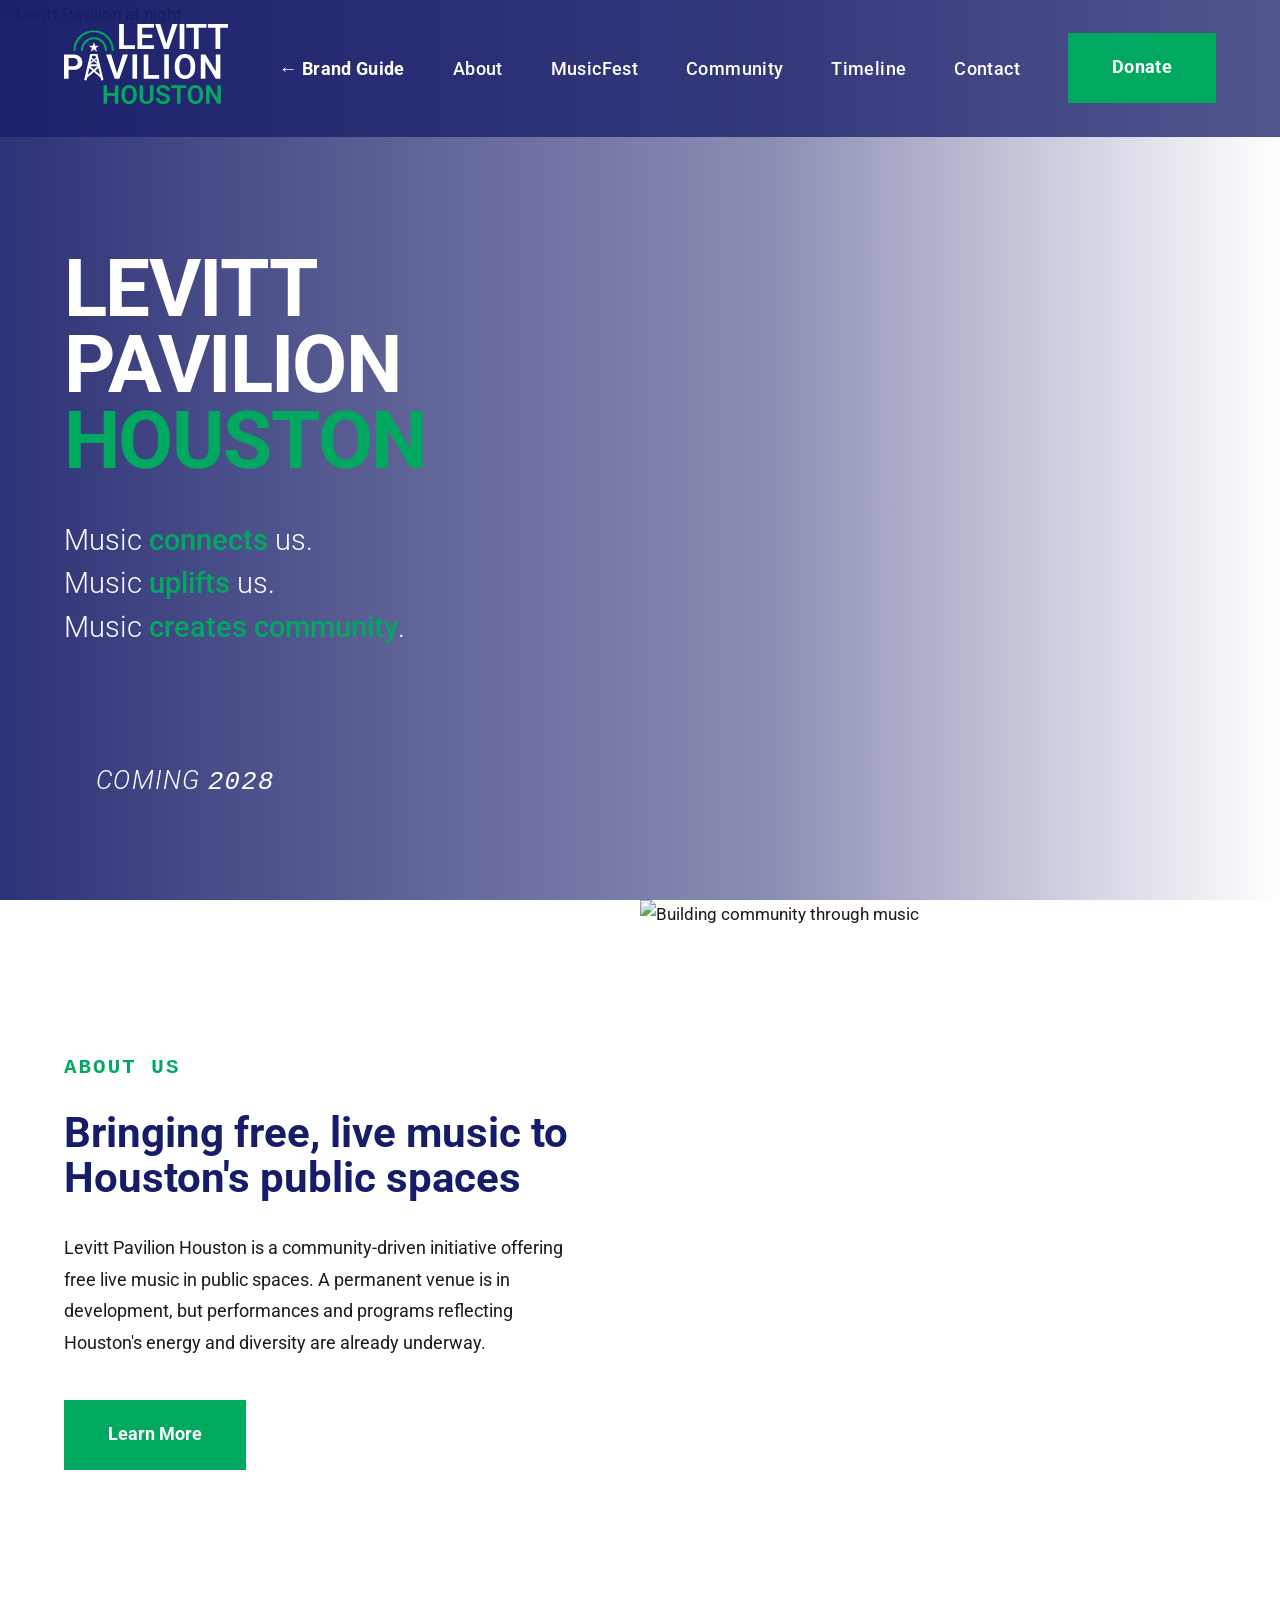
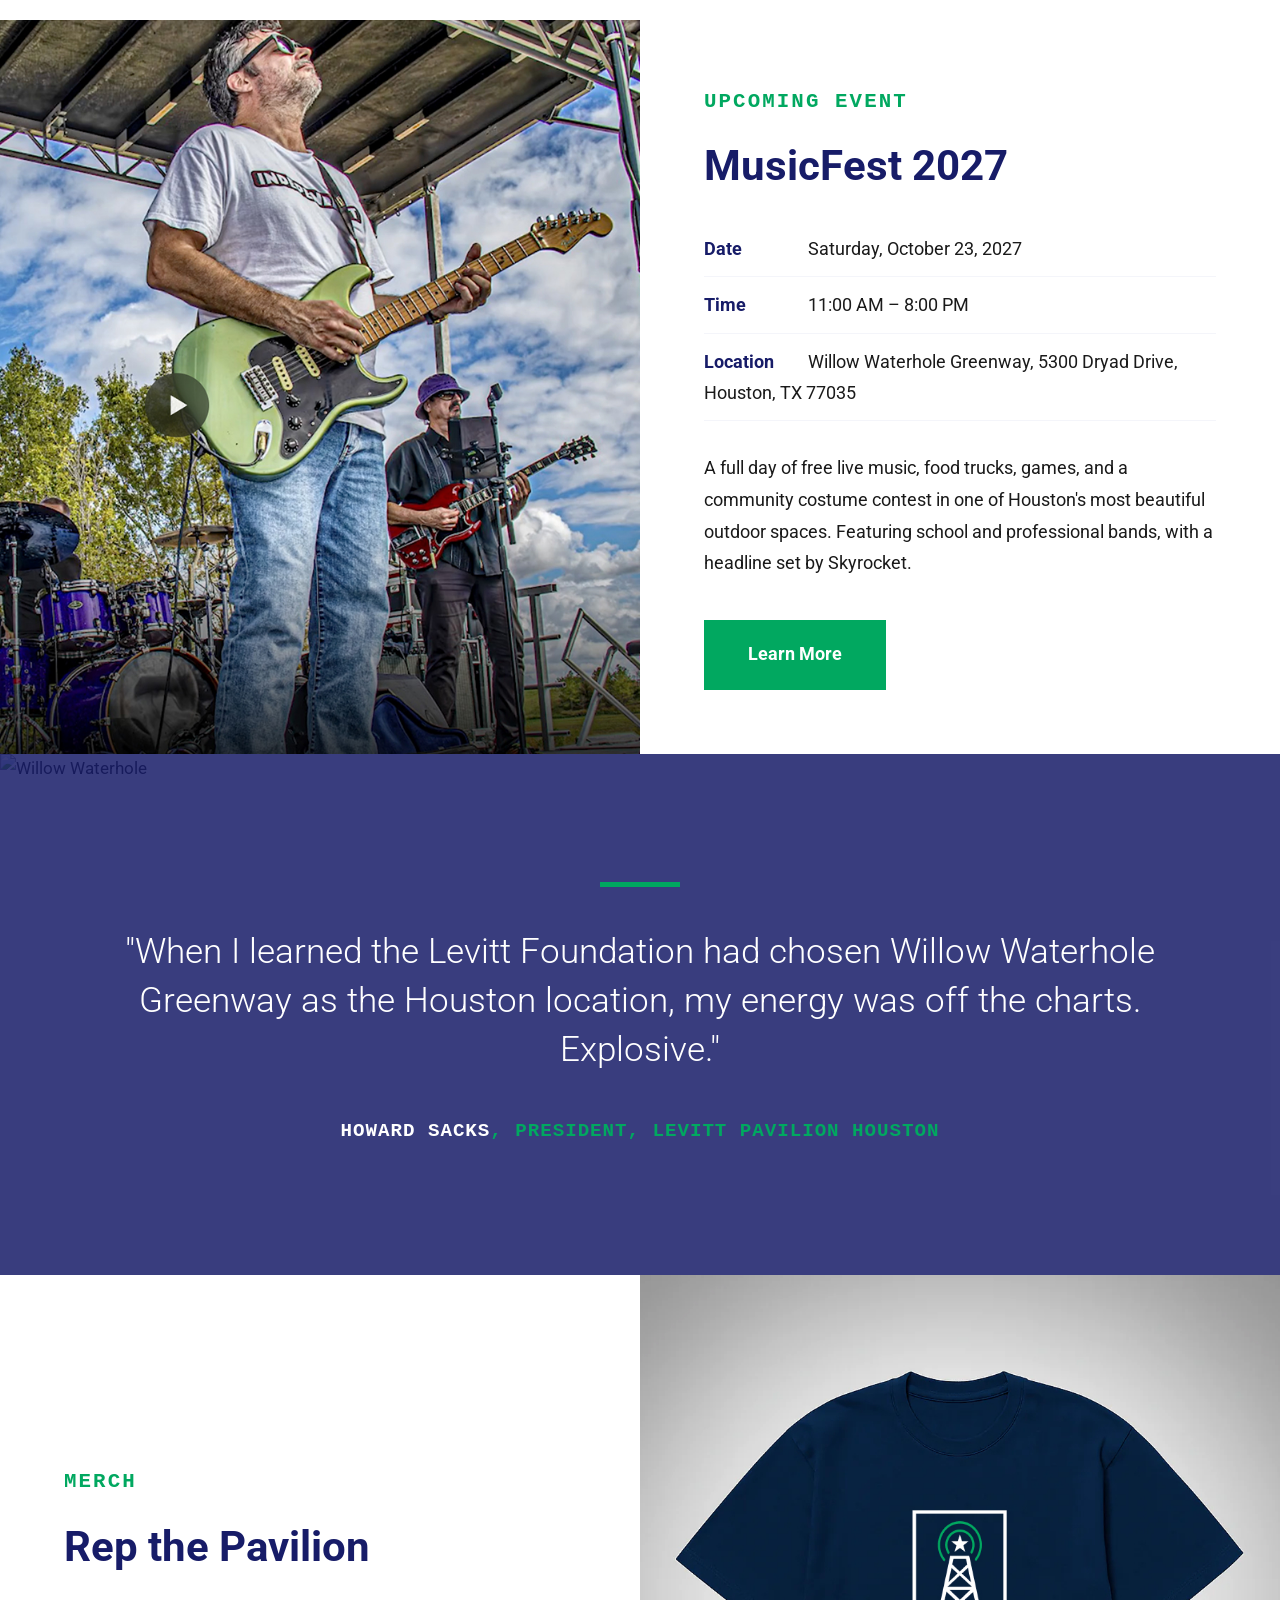
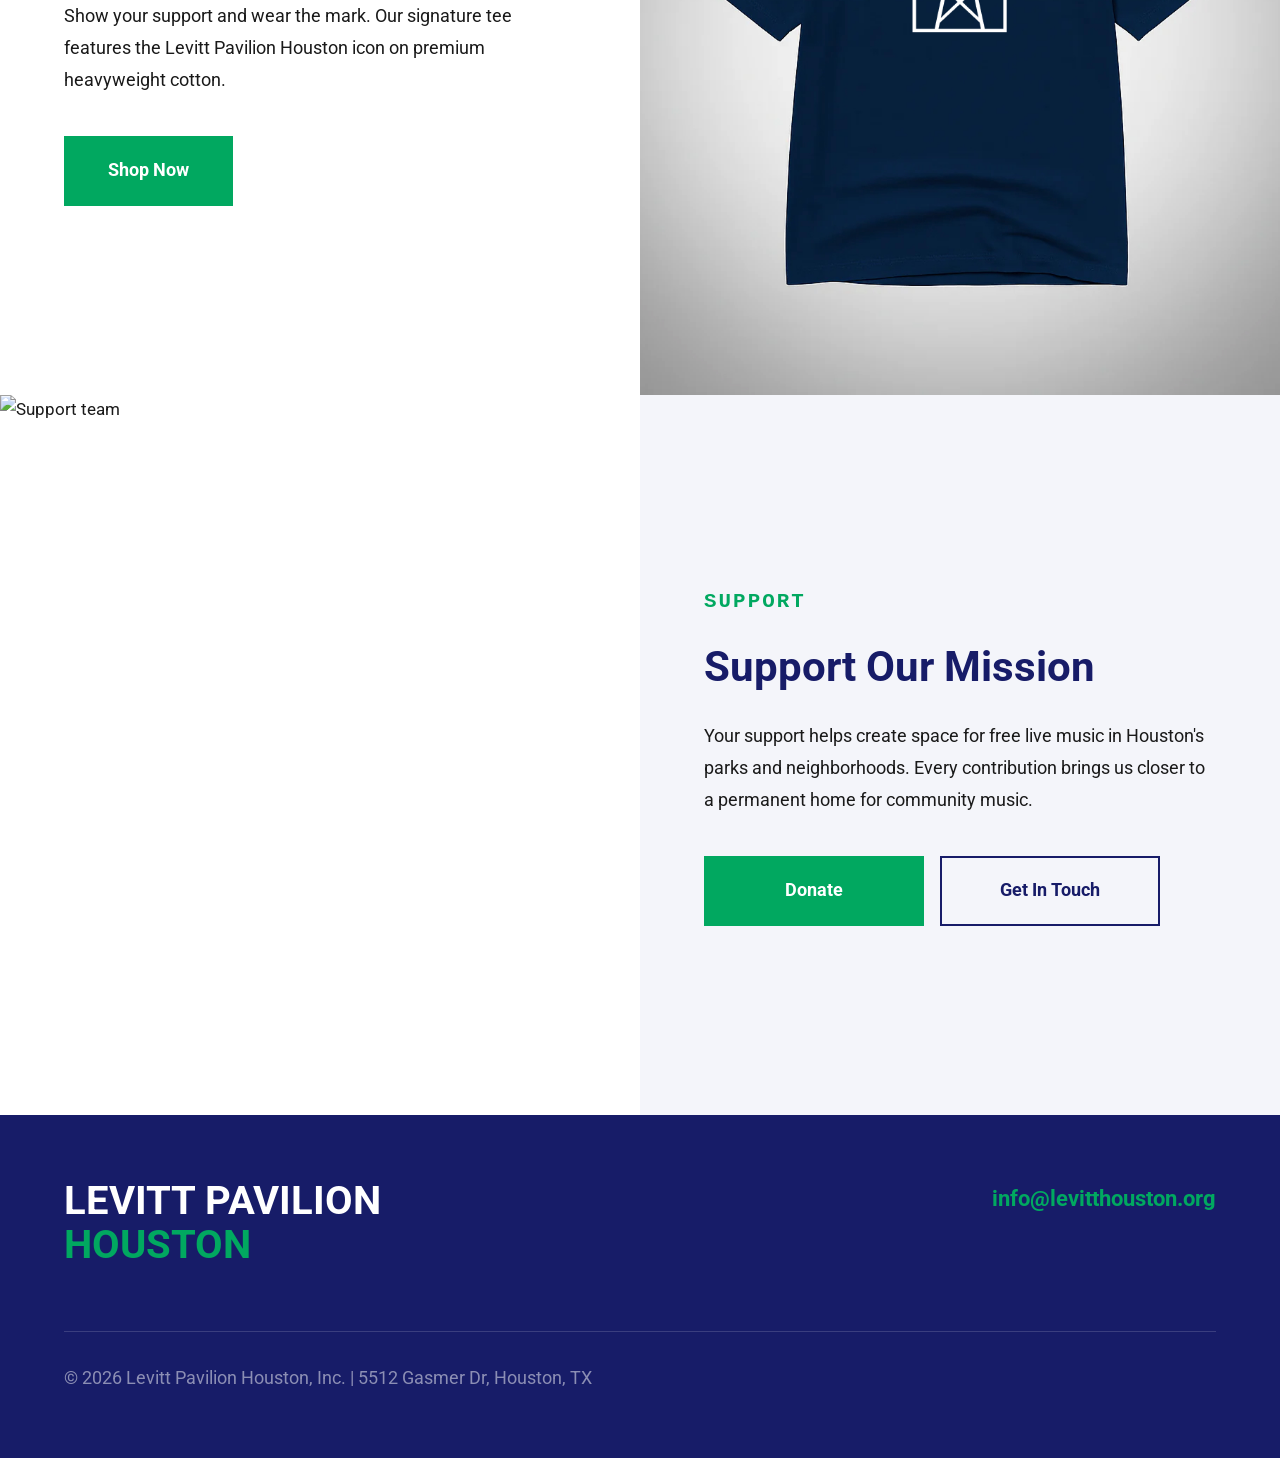
==== homepage.html @ 667b6e73 "Add files via upload" ====
<!DOCTYPE html>
<html lang="en">
<head>
  <meta charset="UTF-8">
  <meta name="viewport" content="width=device-width, initial-scale=1.0">
  <title>Levitt Pavilion Houston</title>
  <link rel="preconnect" href="https://fonts.googleapis.com">
  <link rel="preconnect" href="https://fonts.gstatic.com" crossorigin>
  <link href="https://fonts.googleapis.com/css2?family=Roboto:wght@300;400;500;700;900&display=swap" rel="stylesheet">
  <style>
    :root {
      --green: #01A860;
      --navy: #171C68;
      --white: #FFFFFF;
      --black: #1A1A1A;
      --off-white: #F4F5FA;
      --gray: #4E5272;
    }

    * {
      margin: 0;
      padding: 0;
      box-sizing: border-box;
    }

    body {
      font-family: 'Roboto', sans-serif;
      font-size: 17px;
      line-height: 1.7;
      color: var(--black);
      background: var(--white);
    }

    /* NAV */
    .nav {
      position: fixed;
      top: 0;
      left: 0;
      right: 0;
      z-index: 1000;
      display: flex;
      align-items: center;
      justify-content: space-between;
      padding: 1.5rem 4rem;
      background: rgba(23, 28, 104, 0.75);
      transition: background 0.3s;
    }

    .nav.scrolled {
      background: var(--navy);
    }

    .nav-logo img {
      height: 80px;
      width: auto;
    }

    .nav-links {
      display: flex;
      align-items: center;
      gap: 3rem;
      list-style: none;
    }

    .nav-links a {
      color: var(--white);
      text-decoration: none;
      font-size: 1.15rem;
      font-weight: 500;
      letter-spacing: 0.02em;
      transition: color 0.2s;
    }

    .nav-links a:hover {
      color: var(--green);
    }

    .nav-links .brand-guide-link {
      color: var(--white);
      font-weight: 700;
    }

    .nav-links .brand-guide-link:hover {
      color: var(--green);
    }

    .nav-links .donate-btn {
      display: inline-block;
      background: var(--green);
      color: var(--white);
      padding: 20px 44px;
      font-size: 1.1rem;
      font-weight: 700;
      border-radius: 0;
      transition: all 0.2s ease, transform 0.2s ease;
    }

    .nav-links .donate-btn:hover {
      background: #019952;
      color: var(--white);
      transform: translateY(-2px);
    }

    /* HERO */
    .hero {
      position: relative;
      min-height: 100vh;
      display: flex;
      align-items: center;
      overflow: hidden;
    }

    .hero-bg {
      position: absolute;
      inset: 0;
      z-index: 0;
    }

    .hero-bg img {
      width: 100%;
      height: 100%;
      object-fit: cover;
    }

    .hero-bg::after {
      content: '';
      position: absolute;
      inset: 0;
      background: linear-gradient(to right, rgba(23, 28, 104, 0.9) 0%, rgba(23, 28, 104, 0.5) 60%, transparent 100%);
    }

    .hero-content {
      position: relative;
      z-index: 1;
      padding: 0 6rem;
      max-width: 900px;
    }

    .hero-tag {
      display: inline-block;
      font-size: 1.6rem;
      font-weight: 300;
      font-style: italic;
      letter-spacing: 0.05em;
      text-transform: uppercase;
      color: var(--white);
      margin-top: 2.5rem;
      opacity: 0;
      animation: fadeUp 0.6s ease forwards;
      animation-delay: 1.4s;
      position: absolute;
      bottom: 6rem;
      left: 6rem;
      z-index: 1;
    }

    .hero-content h1 {
      font-size: clamp(4rem, 8vw, 7rem);
      font-weight: 700;
      color: var(--white);
      line-height: 0.95;
      letter-spacing: -0.02em;
      margin-bottom: 2.5rem;
    }

    .hero-content h1 span {
      color: var(--green);
    }

    .hero-tagline {
      font-size: 2.2rem;
      font-weight: 300;
      color: var(--white);
      line-height: 1.5;
    }

    .hero-tagline strong {
      font-weight: 500;
      color: var(--green);
    }

    /* SECTIONS */
    .section {
      padding: 8rem 4rem;
    }

    .section-split {
      display: grid;
      grid-template-columns: 1fr 1fr;
      gap: 0;
      align-items: stretch;
      min-height: 80vh;
    }

    .section-split--reverse .section-image {
      order: -1;
    }

    .section-image {
      overflow: hidden;
    }

    .section-image img {
      width: 100%;
      height: 100%;
      object-fit: cover;
      display: block;
    }

    .section-text {
      display: flex;
      flex-direction: column;
      justify-content: center;
      padding: 6rem 7rem;
    }

    .section-eyebrow {
      font-size: 1.3rem;
      font-weight: 700;
      text-transform: uppercase;
      letter-spacing: 0.1em;
      color: var(--green);
      margin-bottom: 1.5rem;
      font-family: monospace;
    }

    .section-heading {
      font-size: 3.2rem;
      font-weight: 700;
      line-height: 1.1;
      margin-bottom: 2rem;
      color: var(--navy);
    }

    .section-body {
      font-size: 1.2rem;
      color: var(--black);
      line-height: 1.8;
      margin-bottom: 2.5rem;
    }

    .btn {
      display: inline-block;
      font-size: 1.1rem;
      font-weight: 700;
      text-decoration: none;
      padding: 20px 44px;
      transition: all 0.2s;
      align-self: flex-start;
    }

    .btn-primary {
      background: var(--green);
      color: var(--white);
    }

    .btn-primary:hover {
      background: #019952;
    }

    .btn-outline {
      background: none;
      color: var(--navy);
      border: 2px solid var(--navy);
      padding: 18px 42px;
    }

    .btn-outline:hover {
      background: var(--navy);
      color: var(--white);
    }

    .btn-group {
      display: flex;
      gap: 1rem;
      flex-wrap: wrap;
    }

    .btn-group .btn {
      min-width: 220px;
      text-align: center;
    }

    /* EVENT */
    .event-details {
      list-style: none;
      margin-bottom: 2rem;
    }

    .event-details li {
      padding: 0.75rem 0;
      font-size: 1.15rem;
      border-bottom: 1px solid var(--off-white);
    }

    .event-details li strong {
      color: var(--navy);
      font-weight: 700;
      display: inline-block;
      min-width: 100px;
    }

    /* QUOTE */
    .quote-section {
      position: relative;
      padding: 12rem 6rem;
      overflow: hidden;
    }

    .quote-bg {
      position: absolute;
      inset: 0;
      z-index: 0;
    }

    .quote-bg img {
      width: 100%;
      height: 100%;
      object-fit: cover;
    }

    .quote-bg::after {
      content: '';
      position: absolute;
      inset: 0;
      background: rgba(23, 28, 104, 0.85);
    }

    .quote-content {
      position: relative;
      z-index: 1;
      max-width: 1100px;
      margin: 0 auto;
      text-align: center;
    }

    .quote-content blockquote {
      font-size: 2.6rem;
      font-weight: 300;
      color: var(--white);
      line-height: 1.4;
      margin-bottom: 2.5rem;
    }

    .quote-content blockquote::before {
      content: '';
      display: block;
      width: 80px;
      height: 5px;
      background: var(--green);
      margin: 0 auto 2.5rem;
    }

    .quote-content cite {
      font-style: normal;
      font-size: 1.2rem;
      color: var(--green);
      font-weight: 700;
      font-family: monospace;
      text-transform: uppercase;
      letter-spacing: 0.05em;
      display: block;
    }


    /* SUPPORT */
    .support-section .section-text {
      background: var(--off-white);
    }

    .support-section .section-heading {
      color: var(--navy);
    }

    .support-section .section-body {
      color: var(--black);
    }

    /* FOOTER */
    .footer {
      background: var(--navy);
      padding: 6rem;
    }

    .footer-top {
      display: flex;
      align-items: flex-start;
      justify-content: space-between;
      margin-bottom: 4rem;
    }

    .footer-brand {
      font-size: 2.5rem;
      font-weight: 700;
      color: var(--white);
      line-height: 1.1;
      opacity: 0;
      transform: translateY(20px);
      transition: opacity 0.8s ease, transform 0.8s ease;
    }

    .footer-brand.revealed {
      opacity: 1;
      transform: translateY(0);
    }

    .footer-brand span {
      color: var(--green);
    }

    .footer-links {
      display: flex;
      gap: 3rem;
      list-style: none;
    }

    .footer-links a {
      color: rgba(255, 255, 255, 0.6);
      text-decoration: none;
      font-size: 1.1rem;
      font-weight: 500;
      transition: all 0.3s ease;
      transform: translateY(0);
      display: inline-block;
    }

    .footer-links a:hover {
      color: var(--green);
      transform: translateY(-3px);
    }

    .footer-bottom {
      border-top: 1px solid rgba(255, 255, 255, 0.15);
      padding-top: 2rem;
      display: flex;
      align-items: center;
      justify-content: space-between;
    }

    .footer-text {
      color: rgba(255, 255, 255, 0.5);
      font-size: 1.1rem;
    }

    .footer-email {
      color: var(--green);
      text-decoration: none;
      font-size: 1.4rem;
      font-weight: 700;
    }

    .footer-email:hover {
      color: var(--white);
    }

    /* ANIMATIONS */
    .section-text {
      opacity: 0;
      transform: translateY(40px);
      transition: opacity 0.8s ease, transform 0.8s ease;
    }


    .quote-content {
      opacity: 0;
      transform: translateY(30px);
      transition: opacity 0.8s ease, transform 0.8s ease;
    }

    .section-text.revealed,
    .quote-content.revealed {
      opacity: 1;
      transform: translateY(0);
    }

    .hero-content h1 {
      animation: heroSlideUp 0.8s ease forwards;
    }

    .hero-tagline-line {
      opacity: 0;
      animation: fadeUp 0.6s ease forwards;
    }

    @keyframes heroSlideUp {
      from {
        opacity: 0;
        transform: translateY(30px);
      }
      to {
        opacity: 1;
        transform: translateY(0);
      }
    }

    @keyframes fadeUp {
      from {
        opacity: 0;
        transform: translateY(20px);
      }
      to {
        opacity: 1;
        transform: translateY(0);
      }
    }


    .btn {
      transition: all 0.2s ease, transform 0.2s ease;
    }

    .btn:hover {
      transform: translateY(-2px);
    }

    /* RESPONSIVE - LAPTOP */
    @media (max-width: 1680px) {
      .hero-content {
        padding: 0 4rem;
      }

      .hero-content h1 {
        font-size: 5rem;
      }

      .hero-tagline {
        font-size: 1.8rem;
      }

      .section-text {
        padding: 4rem 4rem;
      }

      .section-heading {
        font-size: 2.6rem;
      }

      .section-body {
        font-size: 1.1rem;
      }

      .quote-section {
        padding: 8rem 4rem;
      }

      .quote-content blockquote {
        font-size: 2.2rem;
      }

      .footer {
        padding: 4rem;
      }
    }

    @media (max-width: 1024px) {
      .nav {
        padding: 1.2rem 2.5rem;
      }

      .nav-logo img {
        height: 60px;
      }

      .nav-links {
        gap: 2rem;
      }

      .nav-links a {
        font-size: 1rem;
      }

      .nav-links .donate-btn {
        padding: 14px 28px;
        font-size: 1rem;
      }

      .hero-content {
        padding: 0 3rem;
      }

      .hero-content h1 {
        font-size: 4rem;
      }

      .hero-tagline {
        font-size: 1.5rem;
      }

      .section-split {
        min-height: 60vh;
      }

      .section-text {
        padding: 3rem;
      }

      .section-heading {
        font-size: 2.2rem;
      }

      .section-eyebrow {
        font-size: 1.1rem;
      }

      .quote-section {
        padding: 6rem 3rem;
      }

      .quote-content blockquote {
        font-size: 1.8rem;
      }

      .quote-content cite {
        font-size: 1rem;
      }

      .footer {
        padding: 3rem;
      }

      .footer-brand {
        font-size: 2rem;
      }
    }

    /* RESPONSIVE - MOBILE */
    @media (max-width: 768px) {
      .nav {
        padding: 1rem 2rem;
      }

      .nav-links {
        display: none;
      }

      .hero-content {
        padding: 0 2rem;
      }

      .section {
        padding: 4rem 2rem;
      }

      .section-split {
        grid-template-columns: 1fr;
      }

      .section-split--reverse {
        direction: ltr;
      }

      .section-text {
        padding: 3rem 2rem;
      }

      .quote-section {
        padding: 5rem 2rem;
      }

      .quote-content blockquote {
        font-size: 1.4rem;
      }

      .footer {
        flex-direction: column;
        gap: 2rem;
        text-align: center;
        padding: 3rem 2rem;
      }
    }
  </style>
</head>
<body>

  <!-- NAV -->
  <nav class="nav" id="mainNav">
    <a href="/" class="nav-logo">
      <img src="assets/LPH-logo-white.svg" alt="Levitt Pavilion Houston">
    </a>
    <ul class="nav-links">
      <li><a href="index.html" class="brand-guide-link">&#8592; Brand Guide</a></li>
      <li><a href="/about">About</a></li>
      <li><a href="/musicfest">MusicFest</a></li>
      <li><a href="/community">Community</a></li>
      <li><a href="/timeline">Timeline</a></li>
      <li><a href="/contact-us">Contact</a></li>
      <li><a href="/donate" class="donate-btn">Donate</a></li>
    </ul>
  </nav>

  <!-- HERO -->
  <section class="hero">
    <div class="hero-bg">
      <img src="https://images.squarespace-cdn.com/content/v1/53d95c00e4b02a6aaa6ccfb1/ff7be1bd-df53-48f0-adab-a64f0ffb21cc/Levitt+Pavilion+night.jpg" alt="Levitt Pavilion at night">
    </div>
    <div class="hero-content">
      <h1>LEVITT<br>PAVILION<br><span>HOUSTON</span></h1>
      <p class="hero-tagline">
        <span class="hero-tagline-line">Music <strong>connects</strong> us.</span><br>
        <span class="hero-tagline-line">Music <strong>uplifts</strong> us.</span><br>
        <span class="hero-tagline-line">Music <strong>creates community</strong>.</span>
      </p>
    </div>
    <span class="hero-tag">COMING <span style="font-family: monospace;">2028</span></span>
  </section>

  <!-- ABOUT -->
  <div class="section-split">
    <div class="section-text">
      <span class="section-eyebrow">About Us</span>
      <h2 class="section-heading">Bringing free, live music to Houston's public spaces</h2>
      <p class="section-body">Levitt Pavilion Houston is a community-driven initiative offering free live music in public spaces. A permanent venue is in development, but performances and programs reflecting Houston's energy and diversity are already underway.</p>
      <a href="/about" class="btn btn-primary">Learn More</a>
    </div>
    <div class="section-image">
      <img src="https://images.squarespace-cdn.com/content/v1/53d95c00e4b02a6aaa6ccfb1/1663523137579-R6NJZ42GV0KDJGIBXRBE/building+community.jpg" alt="Building community through music">
    </div>
  </div>

  <!-- UPCOMING EVENT -->
  <div class="section-split section-split--reverse">
    <div class="section-text">
      <span class="section-eyebrow">Upcoming Event</span>
      <h2 class="section-heading">MusicFest 2027</h2>
      <ul class="event-details">
        <li><strong>Date</strong> Saturday, October 23, 2027</li>
        <li><strong>Time</strong> 11:00 AM – 8:00 PM</li>
        <li><strong>Location</strong> Willow Waterhole Greenway, 5300 Dryad Drive, Houston, TX 77035</li>
      </ul>
      <p class="section-body">A full day of free live music, food trucks, games, and a community costume contest in one of Houston's most beautiful outdoor spaces. Featuring school and professional bands, with a headline set by Skyrocket.</p>
      <a href="/musicfest" class="btn btn-primary">Learn More</a>
    </div>
    <div class="section-image">
      <img src="assets/musicfest.jpg" alt="Band performing at MusicFest">
    </div>
  </div>

  <!-- QUOTE -->
  <section class="quote-section">
    <div class="quote-bg">
      <img src="https://images.squarespace-cdn.com/content/v1/53d95c00e4b02a6aaa6ccfb1/f8534f91-58a2-4dd9-afa3-deac12a51a44/westport.jpg" alt="Willow Waterhole">
    </div>
    <div class="quote-content">
      <blockquote>"When I learned the Levitt Foundation had chosen Willow Waterhole Greenway as the Houston location, my energy was off the charts. Explosive."</blockquote>
      <cite><span style="color: var(--white);">Howard Sacks</span>, President, Levitt Pavilion Houston</cite>
    </div>
  </section>

  <!-- MERCH -->
  <div class="section-split merch-section">
    <div class="section-text">
      <span class="section-eyebrow">Merch</span>
      <h2 class="section-heading">Rep the Pavilion</h2>
      <p class="section-body">Show your support and wear the mark. Our signature tee features the Levitt Pavilion Houston icon on premium heavyweight cotton.</p>
      <a href="/shop" class="btn btn-primary">Shop Now</a>
    </div>
    <div class="section-image">
      <img src="assets/tshirt.jpg" alt="Levitt Pavilion Houston t-shirt">
    </div>
  </div>

  <!-- SUPPORT -->
  <div class="section-split support-section">
    <div class="section-image">
      <img src="https://images.squarespace-cdn.com/content/v1/53d95c00e4b02a6aaa6ccfb1/8a053889-672c-4c86-8dca-2479cf39fb7f/Support+team.jpg" alt="Support team">
    </div>
    <div class="section-text">
      <span class="section-eyebrow">Support</span>
      <h2 class="section-heading">Support Our Mission</h2>
      <p class="section-body">Your support helps create space for free live music in Houston's parks and neighborhoods. Every contribution brings us closer to a permanent home for community music.</p>
      <div class="btn-group">
        <a href="/donate" class="btn btn-primary">Donate</a>
        <a href="/contact" class="btn btn-outline">Get In Touch</a>
      </div>
    </div>
  </div>

  <!-- FOOTER -->
  <footer class="footer">
    <div class="footer-top">
      <div class="footer-brand">LEVITT PAVILION<br><span>HOUSTON</span></div>
      <a href="mailto:info@levitthouston.org" class="footer-email">info@levitthouston.org</a>
    </div>
    <div class="footer-bottom">
      <p class="footer-text">© 2026 Levitt Pavilion Houston, Inc. | 5512 Gasmer Dr, Houston, TX</p>
    </div>
  </footer>

  <script>

    const nav = document.getElementById('mainNav');
    window.addEventListener('scroll', () => {
      nav.classList.toggle('scrolled', window.scrollY > 100);
    });

    // Scroll-triggered animations
    const animateElements = document.querySelectorAll('.section-text, .quote-content, .footer-brand');

    const revealObserver = new IntersectionObserver((entries) => {
      entries.forEach(entry => {
        if (entry.isIntersecting) {
          entry.target.classList.add('revealed');
        }
      });
    }, { threshold: 0.1 });

    animateElements.forEach(el => {
      const rect = el.getBoundingClientRect();
      if (rect.top < window.innerHeight && rect.bottom > 0) {
        el.classList.add('revealed');
      } else {
        revealObserver.observe(el);
      }
    });


    // Staggered tagline reveal
    const taglineLines = document.querySelectorAll('.hero-tagline-line');
    taglineLines.forEach((line, i) => {
      line.style.animationDelay = `${0.8 + i * 0.2}s`;
    });
  </script>

</body>
</html>
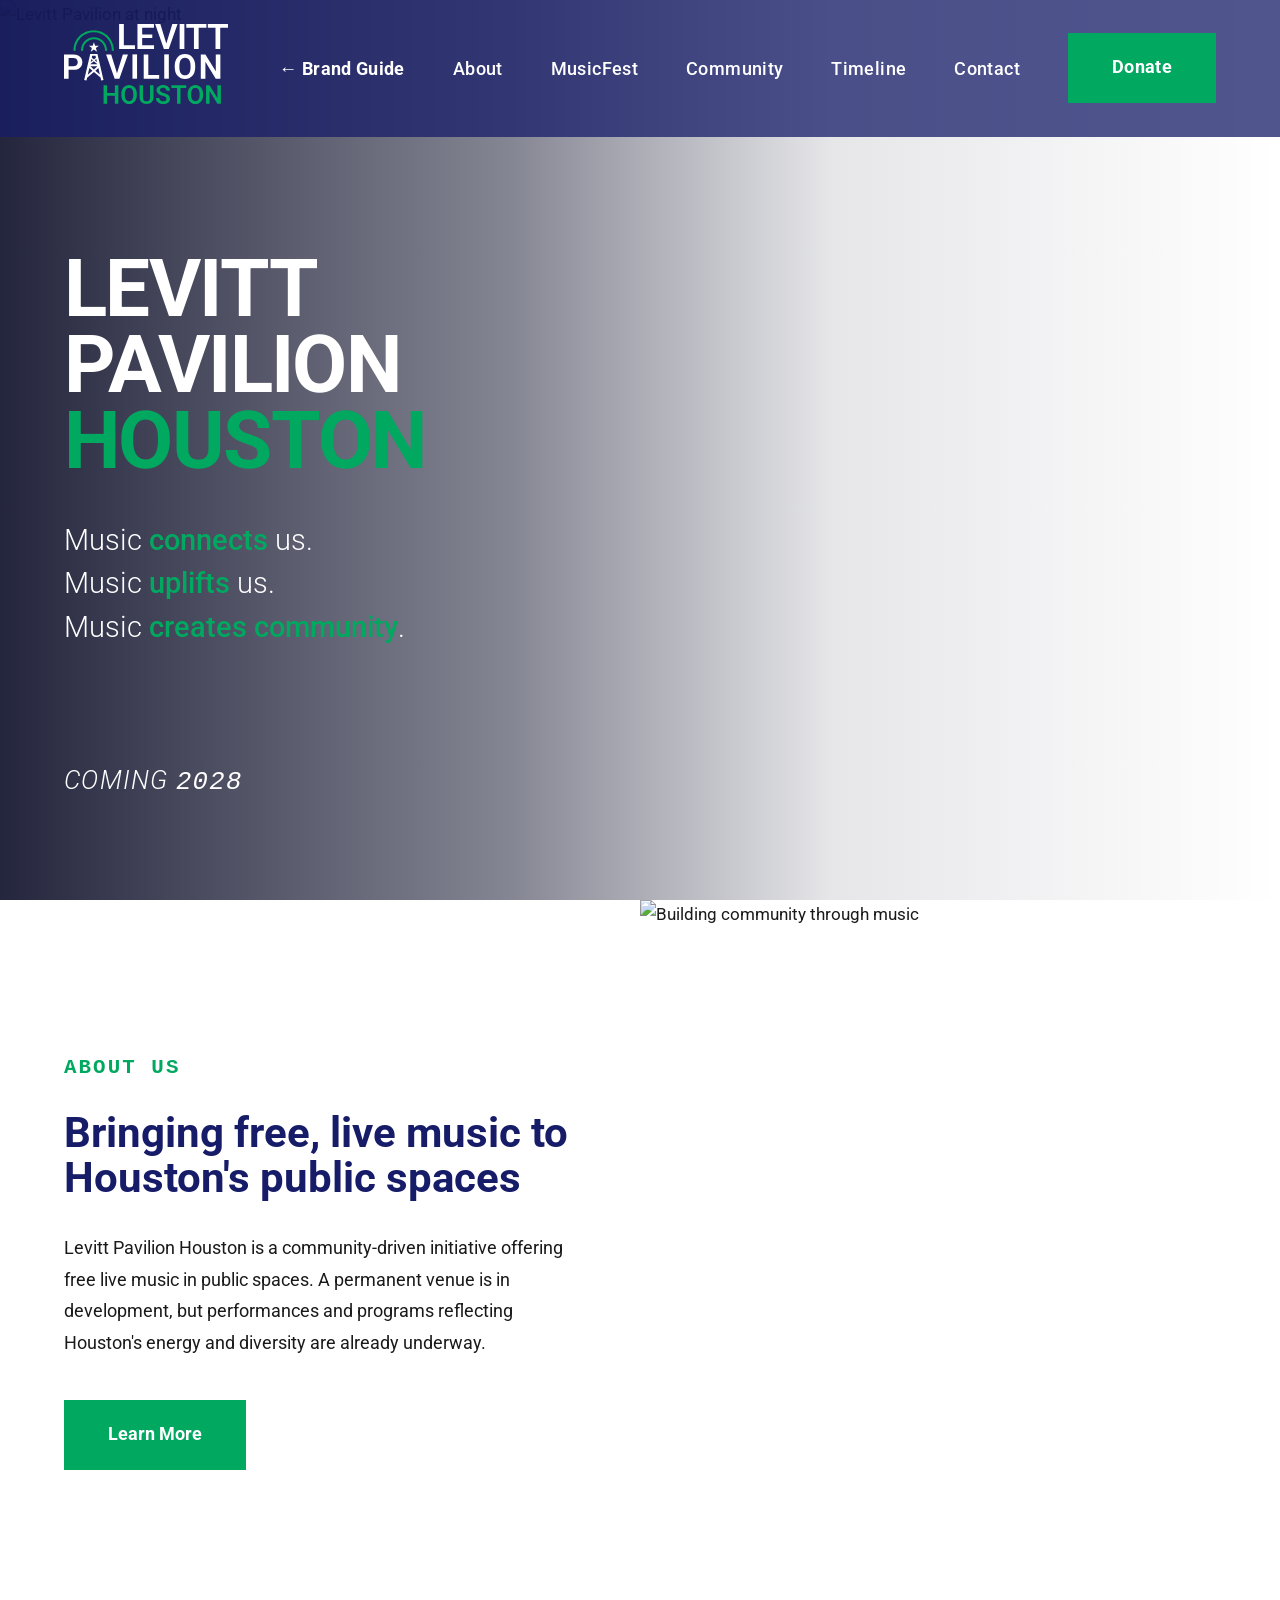
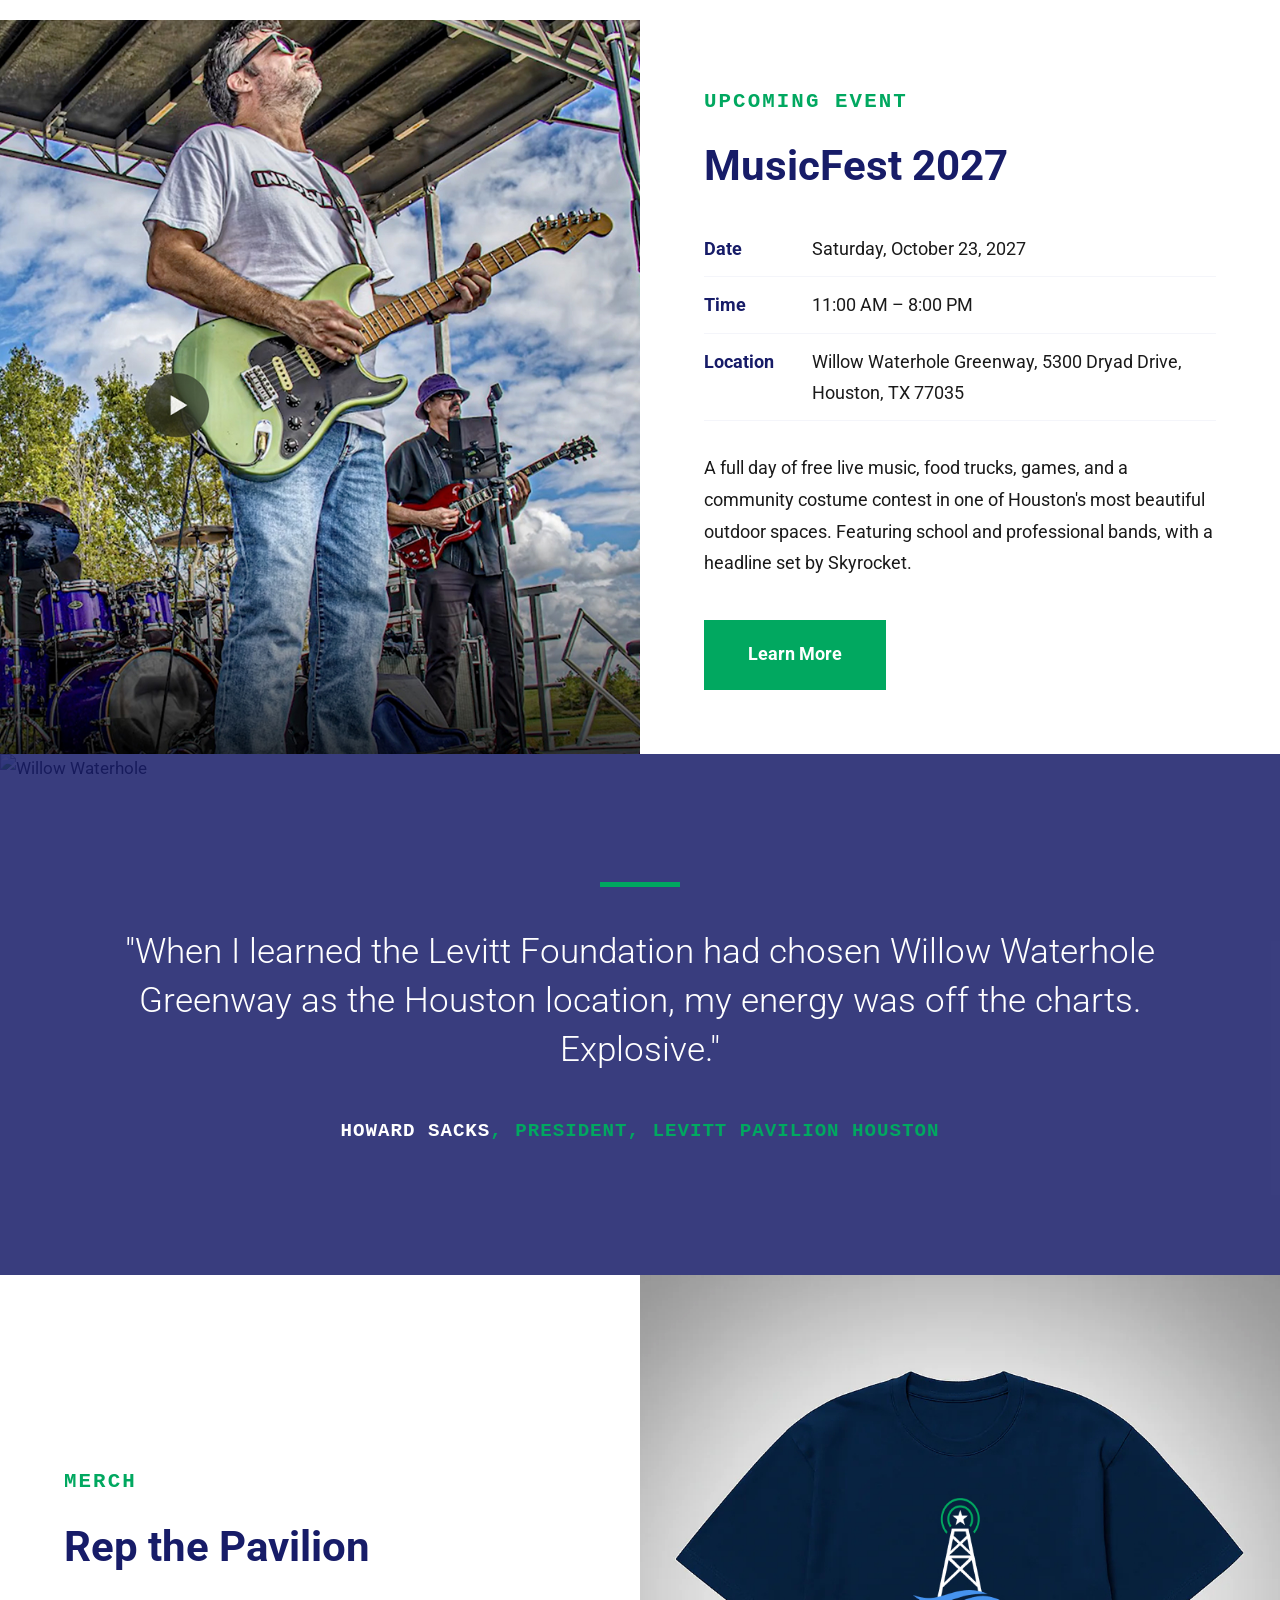
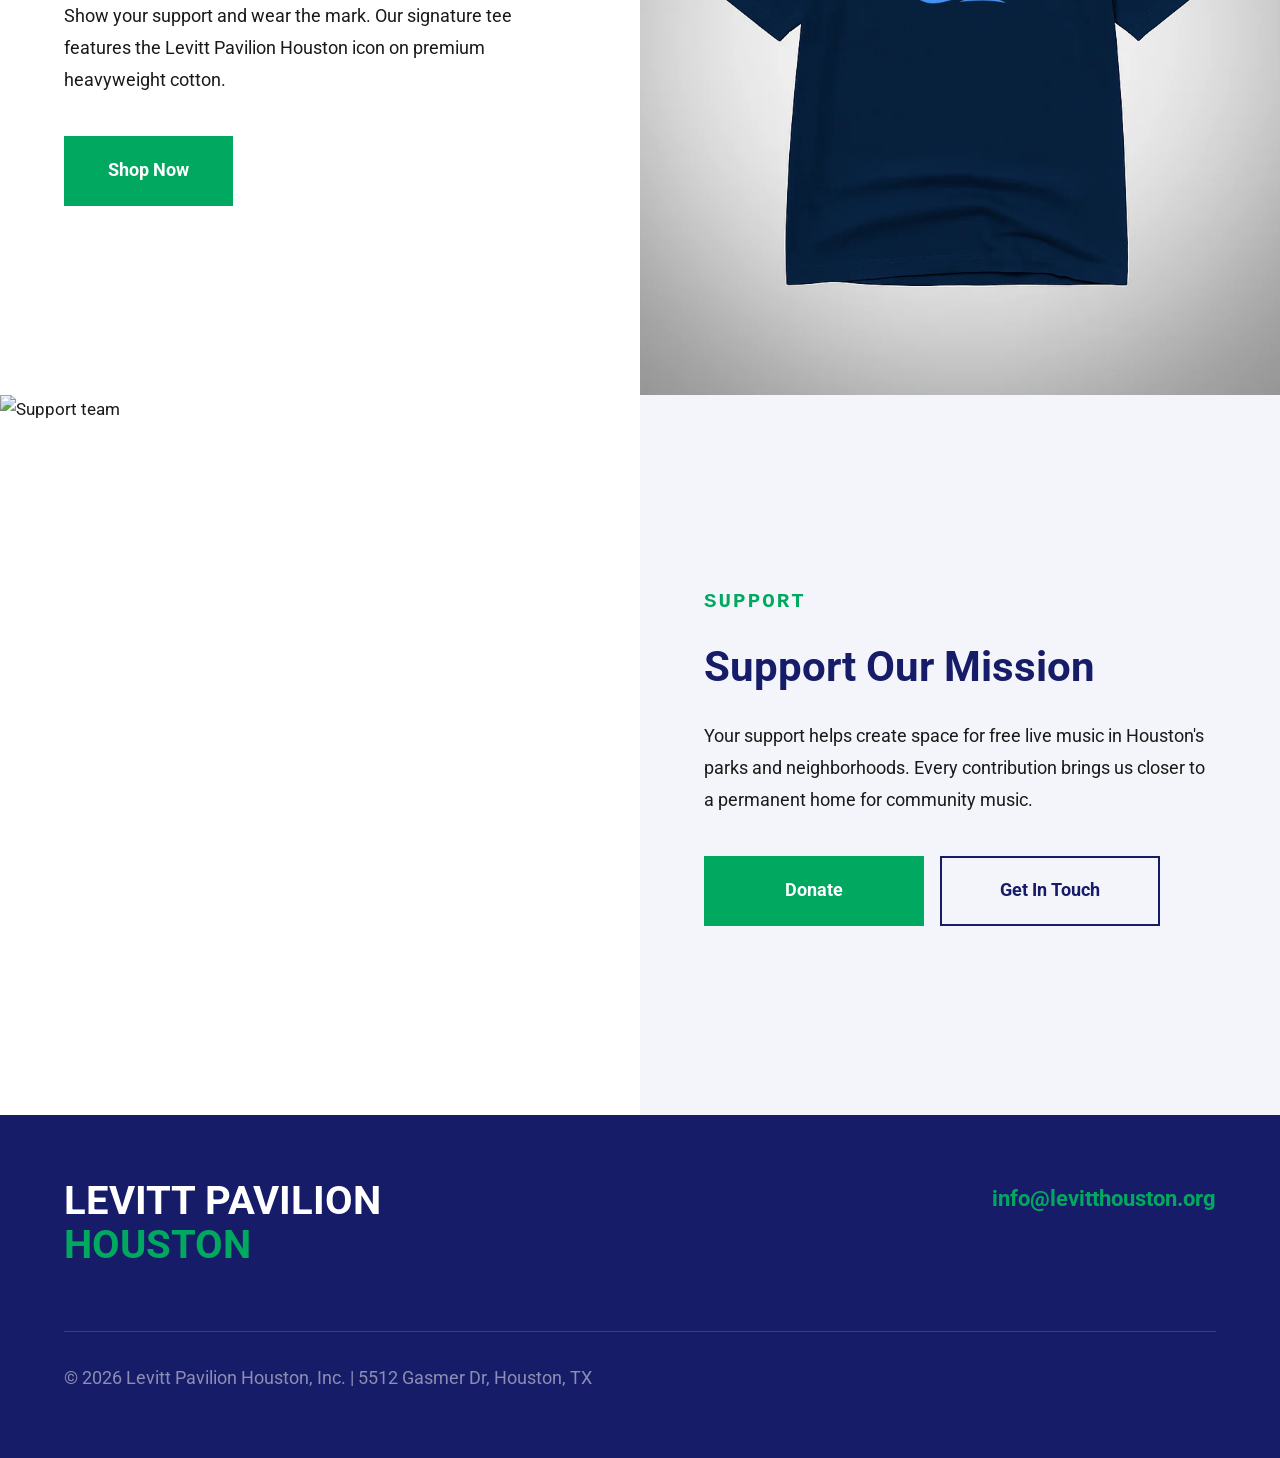
==== commit 613fa986: "Add files via upload" ====
--- a/homepage.html
+++ b/homepage.html
@@ -126,7 +126,7 @@
       content: '';
       position: absolute;
       inset: 0;
-      background: linear-gradient(to right, rgba(23, 28, 104, 0.9) 0%, rgba(23, 28, 104, 0.5) 60%, transparent 100%);
+      background: linear-gradient(to right, rgba(12, 14, 40, 0.9) 0%, rgba(12, 14, 40, 0.5) 40%, rgba(12, 14, 40, 0.1) 65%, transparent 100%);
     }
 
     .hero-content {
@@ -291,13 +291,14 @@
       padding: 0.75rem 0;
       font-size: 1.15rem;
       border-bottom: 1px solid var(--off-white);
+      display: grid;
+      grid-template-columns: 100px 1fr;
+      gap: 0.5rem;
     }
 
     .event-details li strong {
       color: var(--navy);
       font-weight: 700;
-      display: inline-block;
-      min-width: 100px;
     }
 
     /* QUOTE */
@@ -519,6 +520,10 @@
         padding: 0 4rem;
       }
 
+      .hero-tag {
+        left: 4rem;
+      }
+
       .hero-content h1 {
         font-size: 5rem;
       }
@@ -576,6 +581,10 @@
 
       .hero-content {
         padding: 0 3rem;
+      }
+
+      .hero-tag {
+        left: 3rem;
       }
 
       .hero-content h1 {
@@ -635,6 +644,10 @@
 
       .hero-content {
         padding: 0 2rem;
+      }
+
+      .hero-tag {
+        left: 2rem;
       }
 
       .section {
@@ -755,7 +768,7 @@
       <a href="/shop" class="btn btn-primary">Shop Now</a>
     </div>
     <div class="section-image">
-      <img src="assets/tshirt.jpg" alt="Levitt Pavilion Houston t-shirt">
+      <img src="assets/shirt.jpg" alt="Levitt Pavilion Houston t-shirt">
     </div>
   </div>
 
